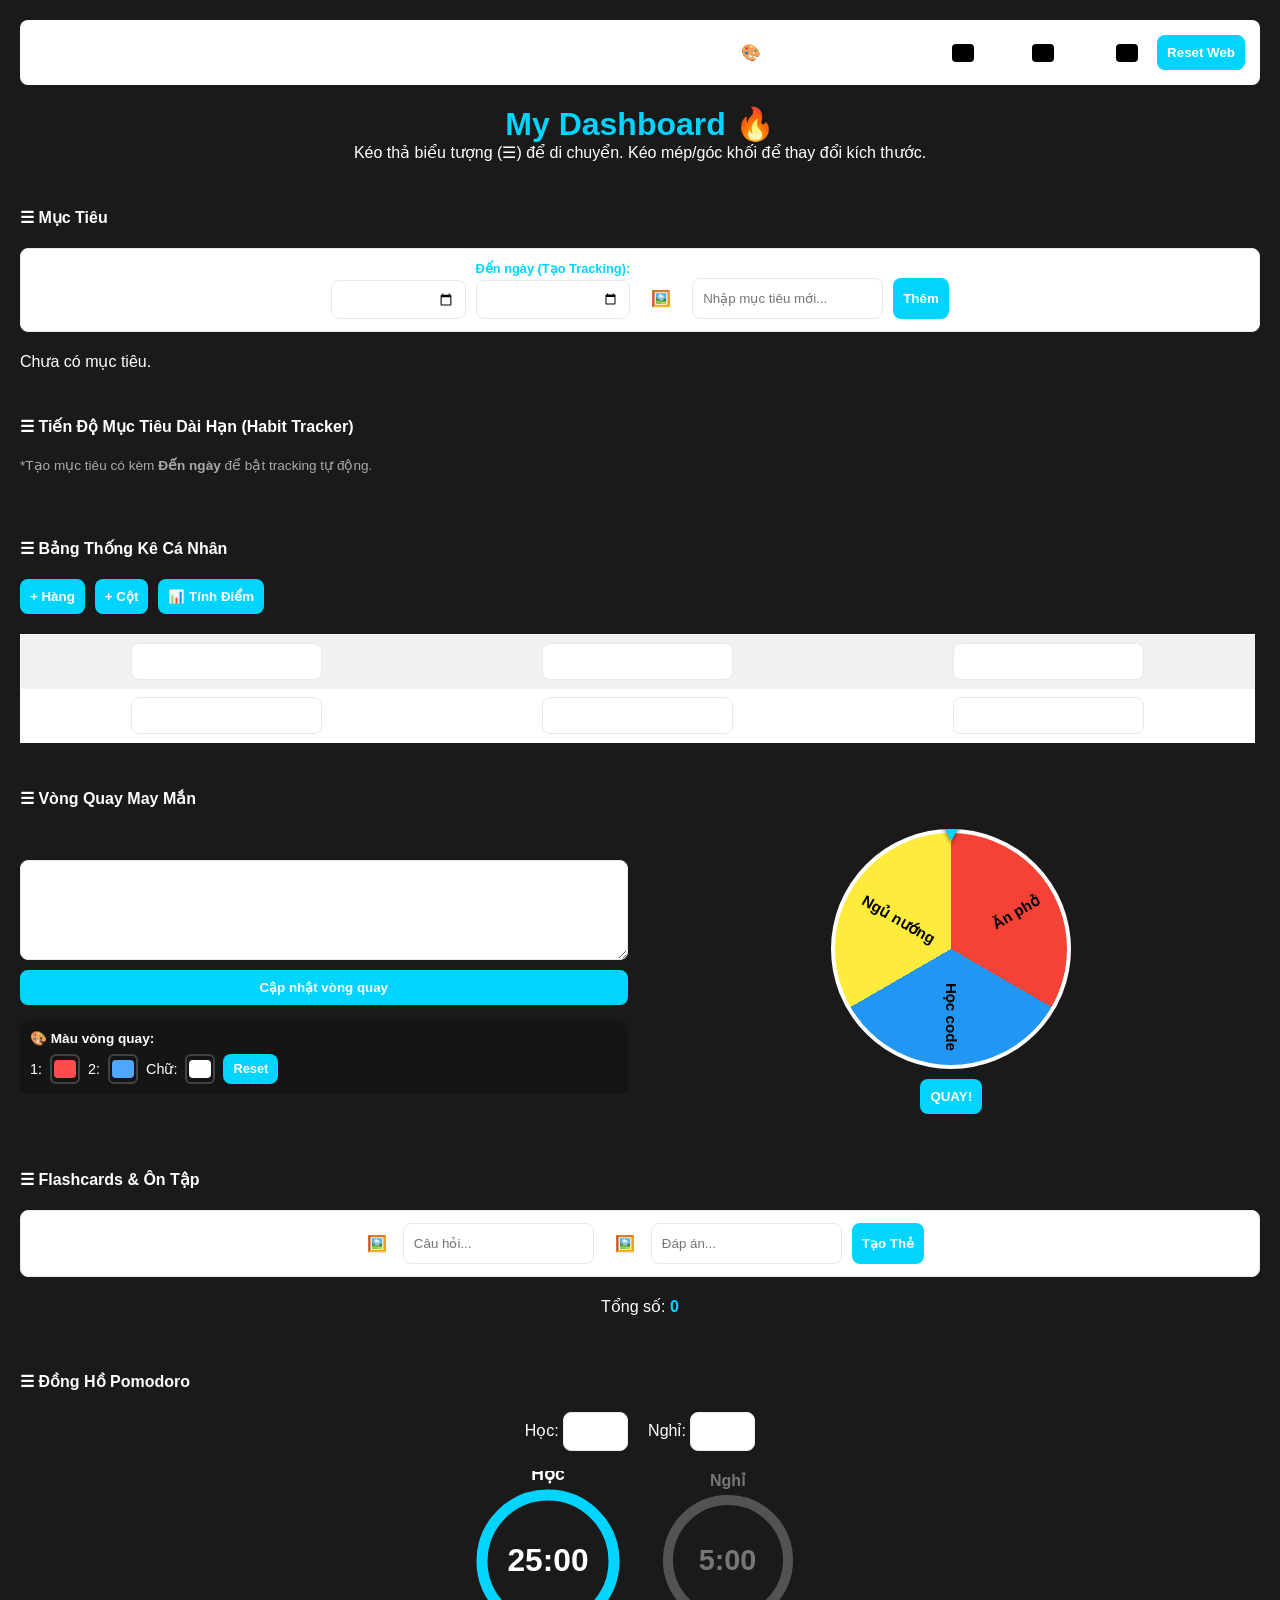
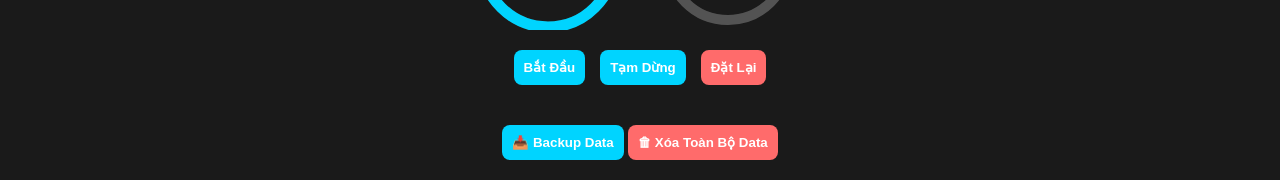
==== index.html @ 981872cf "Update index.html" ====
<!DOCTYPE html>
<html lang="vi">
<head>
    <meta charset="UTF-8">
    <meta name="viewport" content="width=device-width, initial-scale=1.0">
    <title>My Daily Goals & Dashboard</title>
    <link rel="icon" href="data:image/svg+xml,<svg xmlns=%22http://www.w3.org/2000/svg%22 viewBox=%220 0 100 100%22><text y=%22.9em%22 font-size=%2290%22>🏁</text></svg>">
    <link rel="stylesheet" href="style.css">
    <link rel="manifest" href="manifest.json">
    <link href="https://fonts.googleapis.com/css2?family=Inter:wght@400;500;600&display=swap" rel="stylesheet">
</head>
<body>
    <div id="theme-settings">
        <span style="font-weight: bold; margin-right: 10px;">🎨 Tùy chỉnh Web:</span>
        <label class="color-picker-label">Nền: <input type="color" id="color-bg"></label>
        <label class="color-picker-label">Nút: <input type="color" id="color-primary"></label>
        <label class="color-picker-label">Chữ: <input type="color" id="color-text"></label>
        <button onclick="resetTheme()">Reset Web</button>
    </div>

    <header>
        <h1>My Dashboard 🔥</h1>
        <p>Kéo thả biểu tượng (☰) để di chuyển. Kéo mép/góc khối để thay đổi kích thước.</p>
    </header>

    <div id="drag-container">
        
        <section class="draggable-module" draggable="true" id="module-goals">
            <div class="drag-handle">☰ Mục Tiêu</div>
            <div class="controls" style="align-items: flex-end;">
                <div class="input-group">
                    <label>Từ ngày (Mặc định):</label>
                    <input type="date" id="date-picker">
                </div>
                <div class="input-group">
                    <label style="color: var(--primary-color); font-weight: bold;">Đến ngày (Tạo Tracking):</label>
                    <input type="date" id="end-date-picker">
                </div>
                <div class="add-goal-box" style="display: flex; gap: 10px;">
                    <label id="goal-img-label" for="goal-image-input" class="img-upload-btn" title="Đính kèm ảnh">🖼️</label>
                    <input type="file" id="goal-image-input" accept="image/*" style="display: none;">
                    <input type="text" id="goal-input" placeholder="Nhập mục tiêu mới...">
                    <button id="add-btn">Thêm</button>
                </div>
            </div>
            <div id="recall-notice" class="hidden">
                <strong>🧠 Active Recall Hôm Nay:</strong>
                <ul id="recall-list"></ul>
            </div>
            <main id="goal-container" class="grid-container flex-grow-area"></main>
            <div class="resize-handle"></div>
            <div class="resize-handle-y"></div>
            <div class="resize-handle-corner"></div>
        </section>

        <section class="draggable-module" draggable="true" id="module-habits">
            <div class="drag-handle">☰ Tiến Độ Mục Tiêu Dài Hạn (Habit Tracker)</div>
            <p style="font-size:0.85rem; color:#aaa; margin-bottom: 10px;">*Tạo mục tiêu có kèm <strong>Đến ngày</strong> để bật tracking tự động.</p>
            <div class="habit-table-container flex-grow-area">
                <table id="habit-table"></table>
            </div>
            <div class="resize-handle"></div><div class="resize-handle-y"></div><div class="resize-handle-corner"></div>
        </section>

        <section class="draggable-module" draggable="true" id="module-sheets">
            <div class="drag-handle">☰ Bảng Thống Kê Cá Nhân</div>
            <div class="sheet-controls">
                <button onclick="sheetAddRow()">+ Hàng</button>
                <button onclick="sheetAddCol()">+ Cột</button>
                <button onclick="calculateAverage()" class="btn-calc">📊 Tính Điểm</button>
            </div>
            <div class="table-responsive flex-grow-area">
                <table id="mini-sheet"></table>
            </div>
            <div class="resize-handle"></div><div class="resize-handle-y"></div><div class="resize-handle-corner"></div>
        </section>

        <section class="draggable-module" draggable="true" id="module-wheel">
            <div class="drag-handle">☰ Vòng Quay May Mắn</div>
            <div class="wheel-split-layout flex-grow-area">
                <div class="wheel-left">
                    <textarea id="wheel-items" placeholder="Nhập phần thưởng (mỗi dòng 1 mục)..."></textarea>
                    <button onclick="updateWheel()" style="margin-top:10px; margin-bottom: 15px;">Cập nhật vòng quay</button>
                    <div class="wheel-color-settings">
                        <p style="font-weight:bold; margin-bottom: 8px; font-size: 0.85rem;">🎨 Màu vòng quay:</p>
                        <div style="display: flex; gap: 8px; flex-wrap: wrap;">
                            <label class="color-picker-label">1: <input type="color" id="w-color-1"></label>
                            <label class="color-picker-label">2: <input type="color" id="w-color-2"></label>
                            <label class="color-picker-label">Chữ: <input type="color" id="w-color-text"></label>
                            <button onclick="resetWheelColors()" style="padding: 5px 10px; font-size: 0.8rem;">Reset</button>
                        </div>
                    </div>
                </div>
                <div class="wheel-right">
                    <div class="wheel-box">
                        <div id="wheel"></div>
                        <div class="wheel-pointer">▼</div>
                    </div>
                    <button id="spin-btn" onclick="spinWheel()">QUAY!</button>
                    <p id="wheel-result"></p>
                </div>
            </div>
            <div class="resize-handle"></div><div class="resize-handle-y"></div><div class="resize-handle-corner"></div>
        </section>

        <section class="draggable-module" draggable="true" id="module-flashcards">
            <div class="drag-handle">☰ Flashcards & Ôn Tập</div>
            <div class="controls" style="flex-wrap: wrap;">
                <div class="fc-input-wrap">
                    <label id="fc-q-img-label" for="fc-q-img" class="img-upload-btn" title="Thêm ảnh câu hỏi">🖼️</label>
                    <input type="file" id="fc-q-img" accept="image/*" style="display: none;">
                    <input type="text" id="fc-q" placeholder="Câu hỏi...">
                </div>
                <div class="fc-input-wrap">
                    <label id="fc-a-img-label" for="fc-a-img" class="img-upload-btn" title="Thêm ảnh đáp án">🖼️</label>
                    <input type="file" id="fc-a-img" accept="image/*" style="display: none;">
                    <input type="text" id="fc-a" placeholder="Đáp án...">
                </div>
                <button id="add-fc-btn">Tạo Thẻ</button>
            </div>
            <p style="text-align:center; margin-bottom: 10px;">Tổng số: <strong id="fc-count" style="color:var(--primary-color)">0</strong></p>
            <div id="fc-container" class="fc-grid flex-grow-area"></div>
            <div class="resize-handle"></div><div class="resize-handle-y"></div><div class="resize-handle-corner"></div>
        </section>

        <section class="draggable-module" draggable="true" id="module-pomodoro">
            <div class="drag-handle">☰ Đồng Hồ Pomodoro</div>
            <div class="pomo-settings">
                <label>Học: <select id="pomo-work-sel"><option value="25">25p</option><option value="30">30p</option><option value="45">45p</option><option value="60">60p</option></select></label>
                <label>Nghỉ: <select id="pomo-rest-sel"><option value="5">5p</option><option value="10">10p</option><option value="15">15p</option></select></label>
            </div>
            <div class="pomo-timers flex-grow-area">
                <div class="timer-box active" id="box-work">
                    <h4>Học</h4>
                    <div class="svg-container">
                        <svg class="progress-ring" width="140" height="140">
                            <circle class="ring-bg" stroke-width="10" fill="transparent" r="60" cx="70" cy="70"/>
                            <circle class="ring-fill" id="ring-work" stroke-width="10" fill="transparent" r="60" cx="70" cy="70"/>
                        </svg>
                        <div class="time-display" id="time-work">25:00</div>
                    </div>
                </div>
                <div class="timer-box" id="box-rest">
                    <h4>Nghỉ</h4>
                    <div class="svg-container">
                        <svg class="progress-ring" width="140" height="140">
                            <circle class="ring-bg" stroke-width="10" fill="transparent" r="60" cx="70" cy="70"/>
                            <circle class="ring-fill" id="ring-rest" stroke-width="10" fill="transparent" r="60" cx="70" cy="70"/>
                        </svg>
                        <div class="time-display" id="time-rest">05:00</div>
                    </div>
                </div>
            </div>
            <div class="pomo-controls">
                <button id="pomo-start">Bắt Đầu</button>
                <button id="pomo-pause">Tạm Dừng</button>
                <button id="pomo-reset" style="background:var(--coral-red)">Đặt Lại</button>
            </div>
            <div class="resize-handle"></div><div class="resize-handle-y"></div><div class="resize-handle-corner"></div>
        </section>

    </div>

    <div id="image-viewer-modal">
        <div class="iv-controls">
            <button onclick="zoomImage(0.2)" title="Phóng to">🔍 +</button>
            <button onclick="zoomImage(-0.2)" title="Thu nhỏ">🔍 -</button>
            <button onclick="closeImageModal()" style="background: var(--coral-red);" title="Đóng">❌</button>
        </div>
        <div class="iv-content"><img id="iv-image" src="" alt="Full Screen Image"></div>
    </div>

    <footer>
        <button id="export-btn">📥 Backup Data</button>
        <button id="clear-btn" style="background:var(--coral-red)">🗑 Xóa Toàn Bộ Data</button>
    </footer>

    <script src="app.js"></script>
</body>
</html>
---- style.css ----
:root {
    --bg-color: #1a1a1a;
    --primary-color: #00d4ff;
    --text-color: #ffffff;
    --card-bg: rgba(255, 255, 255, 0.05);
    --coral-red: #ff6b6b;
}

* { box-sizing: border-box; margin: 0; padding: 0; font-family: 'Segoe UI', sans-serif; }
body { background-color: var(--bg-color); color: var(--text-color); min-height: 100vh; padding: 20px; transition: 0.3s; overflow-x: hidden; }

/* THEME SETTINGS */
#theme-settings { display: flex; gap: 15px; align-items: center; justify-content: flex-end; margin-bottom: 20px; padding: 15px; background: var(--card-bg); border-radius: 8px; flex-wrap: wrap; }
.color-picker-label { display: flex; align-items: center; gap: 8px; cursor: pointer; font-size: 0.9rem; }
input[type="color"] { -webkit-appearance: none; border: 2px solid rgba(255,255,255,0.2); width: 30px; height: 30px; border-radius: 6px; cursor: pointer; background: none; padding: 0; }
input[type="color"]::-webkit-color-swatch { border: none; border-radius: 4px; }
header { text-align: center; margin-bottom: 30px; }
h1 { color: var(--primary-color); }

/* LAYOUT & MODULES */
#drag-container { display: flex; flex-direction: row; flex-wrap: wrap; gap: 20px; align-items: flex-start; }
.draggable-module { 
    background: var(--card-bg); border: 1px solid rgba(255, 255, 255, 0.1); 
    border-radius: 12px; padding: 15px; position: relative; 
    min-width: 320px; flex: 0 0 100%; display: flex; flex-direction: column; transition: border 0.2s; box-sizing: border-box;
}
.draggable-module.dragging { opacity: 0.5; border: 2px dashed var(--primary-color); }
.draggable-module.resizing { border: 2px solid var(--primary-color); user-select: none; }
.drag-handle { cursor: grab; font-weight: bold; padding: 10px; margin-bottom: 15px; background: rgba(0,0,0,0.2); border-radius: 6px; }
.drag-handle:active { cursor: grabbing; }
.flex-grow-area { flex: 1; overflow-y: auto; padding-right: 5px; }

/* RESIZE HANDLES */
.resize-handle { position: absolute; right: 0; top: 0; width: 12px; height: 100%; cursor: col-resize; z-index: 20; }
.resize-handle-y { position: absolute; bottom: 0; left: 0; width: 100%; height: 12px; cursor: row-resize; z-index: 20; }
.resize-handle-corner { position: absolute; right: 0; bottom: 0; width: 20px; height: 20px; cursor: nwse-resize; z-index: 25; }
.resize-handle:hover, .resize-handle-y:hover { background: rgba(0, 212, 255, 0.2); }
.resize-handle-corner:hover { background: var(--primary-color); opacity: 0.8; }

/* CONTROLS */
input, select, button, textarea { padding: 10px; border-radius: 8px; border: 1px solid rgba(255,255,255,0.2); background: rgba(0,0,0,0.3); color: var(--text-color); outline: none; }
button { background: var(--primary-color); color: #000; font-weight: bold; cursor: pointer; border: none; transition: 0.2s; }
button:hover { filter: brightness(1.2); transform: scale(1.02); }
.img-upload-btn { background: rgba(255,255,255,0.1); padding: 10px; border-radius: 8px; cursor: pointer; border: 1px solid rgba(255,255,255,0.2); display: inline-flex; align-items: center; justify-content: center; }

/* GOALS & RECALL */
.controls { display: flex; gap: 10px; justify-content: center; margin-bottom: 20px; flex-wrap: wrap; }
.input-group { display: flex; flex-direction: column; text-align: left; gap: 4px; font-size: 0.8rem; }
.grid-container { display: grid; gap: 10px; align-content: start; }
.card { background: rgba(0,0,0,0.2); padding: 15px; border-radius: 8px; border-left: 4px solid #555; }
.card.completed { border-left-color: #4CAF50; opacity: 0.8; }
#recall-notice { background: rgba(255, 193, 7, 0.2); border: 1px solid #ffc107; padding: 10px; border-radius: 8px; margin-bottom: 15px; }
.hidden { display: none !important; }

/* IMAGES IN CARDS */
.img-wrapper { position: relative; margin-top: 10px; display: inline-block; max-width: 100%; }
.card-img, .fc-img { max-width: 100%; max-height: 180px; border-radius: 6px; object-fit: contain; display: block; border: 1px solid rgba(255,255,255,0.1); }
.recall-img { max-width: 120px; max-height: 80px; border-radius: 4px; object-fit: contain; display: block; }
.view-img-btn { position: absolute; bottom: 5px; right: 5px; background: rgba(0,0,0,0.8); color: #fff; padding: 6px 10px; border-radius: 4px; font-size: 0.8rem; cursor: pointer; border: 1px solid rgba(255,255,255,0.3); z-index: 10; }
.view-img-btn:hover { background: var(--primary-color); color: #000; }

/* FLASHCARDS */
.fc-input-wrap { display: flex; gap: 5px; }
.fc-grid { display: grid; grid-template-columns: repeat(auto-fill, minmax(260px, 1fr)); gap: 15px; align-content: start; }
.flashcard { perspective: 1000px; height: 220px; cursor: pointer; position: relative; }
.fc-inner { position: relative; width: 100%; height: 100%; transition: transform 0.6s; transform-style: preserve-3d; }
.flashcard.flipped .fc-inner { transform: rotateY(180deg); }
.fc-front, .fc-back { position: absolute; width: 100%; height: 100%; backface-visibility: hidden; border-radius: 12px; border: 2px solid var(--primary-color); display: flex; flex-direction: column; align-items: center; justify-content: center; padding: 15px; text-align: center; overflow: hidden;}
.fc-front { background: rgba(0,0,0,0.4); }
.fc-back { background: var(--primary-color); color: #000; transform: rotateY(180deg); }
.fc-delete-btn { position: absolute; top: 8px; right: 8px; background: rgba(255,107,107,0.2); color: #ff6b6b; border: 1px solid transparent; width: 30px; height: 30px; border-radius: 50%; display: flex; align-items: center; justify-content: center; cursor: pointer; z-index: 15; font-size: 1rem; transition: 0.2s;}
.fc-delete-btn:hover { background: #ff6b6b; color: white; }
.fc-front, .fc-back {
    display: flex;
    flex-direction: column;
    justify-content: flex-start;
}

.fc-front .img-wrapper, 
.fc-back .img-wrapper {
    flex: 1;
    min-height: 0;
    width: 100%;
    display: flex;
    align-items: center;
    justify-content: center;
    margin-top: 10px;
}

.fc-img {
    max-height: 100%;
    max-width: 100%;
    object-fit: contain;
}

.fc-actions {
    flex-shrink: 0;
    margin-top: auto;
    padding-top: 10px;
}

/* WHEEL */
.wheel-split-layout { display: flex; gap: 20px; flex-wrap: wrap; justify-content: center; align-items: center; }
.wheel-left { flex: 1; min-width: 220px; display: flex; flex-direction: column; }
.wheel-left textarea { flex: 1; min-height: 100px; resize: vertical; }
.wheel-color-settings { background: rgba(0,0,0,0.2); padding: 10px; border-radius: 8px; }
.wheel-right { flex: 1; min-width: 250px; display: flex; flex-direction: column; align-items: center; gap: 10px; }
.wheel-box { position: relative; width: 240px; height: 240px; }
#wheel { width: 100%; height: 100%; border-radius: 50%; border: 4px solid var(--text-color); position: relative; transition: transform 4s cubic-bezier(0.1, 0.7, 0.1, 1); overflow: hidden; }
.wheel-pointer { position: absolute; top: -15px; left: 50%; transform: translateX(-50%); font-size: 30px; color: var(--primary-color); z-index: 10; text-shadow: 0 2px 4px rgba(0,0,0,0.5); }
.wheel-text-wrapper { position: absolute; top: 50%; left: 50%; width: 50%; height: 2px; transform-origin: 0 50%; display: flex; align-items: center; justify-content: flex-end; padding-right: 15px; box-sizing: border-box; }
.wheel-text { font-weight: bold; font-size: 0.95rem; white-space: nowrap; overflow: hidden; text-overflow: ellipsis; max-width: 100px; }

/* POMODORO */
.pomo-settings { display: flex; justify-content: center; gap: 20px; margin-bottom: 20px; flex-wrap: wrap; }
.pomo-timers { display: flex; justify-content: center; align-items: center; gap: 40px; margin-bottom: 20px; flex-wrap: wrap; }
.timer-box { display: flex; flex-direction: column; align-items: center; opacity: 0.4; transition: 0.3s; filter: grayscale(100%); }
.timer-box.active { opacity: 1; transform: scale(1.1); filter: grayscale(0%); }
.svg-container { position: relative; width: 140px; height: 140px; }
.ring-fill { stroke: var(--primary-color); stroke-dasharray: 377; stroke-dashoffset: 0; transform: rotate(-90deg); transform-origin: center; transition: 1s linear; stroke-linecap: round;}
.ring-bg { stroke: rgba(255,255,255,0.1); }
.time-display { position: absolute; top: 50%; left: 50%; transform: translate(-50%, -50%); font-size: 1.8rem; font-weight: bold; }
.pomo-controls { display: flex; justify-content: center; gap: 15px; }

/* HABIT TRACKER & SHEETS */
.sheet-controls { display: flex; gap: 10px; margin-bottom: 10px; }
.table-responsive, .habit-table-container { overflow-x: auto; margin-top: 10px; }
table { border-collapse: collapse; width: 100%; text-align: center; }
th, td { border: 1px solid rgba(255,255,255,0.1); padding: 8px; font-size: 0.85rem; }
th { background: rgba(0,0,0,0.3); color: var(--primary-color); white-space: nowrap; }
.habit-name-cell { text-align: left !important; font-weight: bold; min-width: 180px !important; position: sticky; left: 0; background: var(--bg-color); z-index: 2; border-right: 2px solid rgba(255,255,255,0.2) !important; }
.habit-checkbox { cursor: pointer; transform: scale(1.3); }

/* IMAGE VIEWER MODAL */
#image-viewer-modal { display: none; position: fixed; inset: 0; background: rgba(0,0,0,0.95); z-index: 99999; flex-direction: column; align-items: center; justify-content: center; }
.iv-content { width: 95%; height: 85%; display: flex; align-items: center; justify-content: center; overflow: hidden; }
#iv-image { max-width: 100%; max-height: 100%; transition: transform 0.2s ease; object-fit: contain; }
.iv-controls { position: absolute; top: 20px; right: 20px; display: flex; gap: 15px; z-index: 100000; }
.iv-controls button { padding: 12px 20px; font-size: 1.2rem; border-radius: 8px;}

footer { text-align: center; margin-top: 30px; }
/* ===== NOTION STYLE ===== */

:root {
    --bg-color: #f7f6f3;
    --card-bg: #ffffff;
    --text-color: #37352f;
    --border-color: #e9e9e7;
    --primary-color: #2f80ed;
}

/* nền */
body {
    background: var(--bg-color);
    color: var(--text-color);
}

/* module */
.draggable-module {
    background: transparent;
    border: none;
    padding: 10px 0;
}

/* header module */
.drag-handle {
    background: transparent;
    padding: 6px 0;
    font-size: 16px;
    font-weight: 600;
}

/* controls */
.controls {
    background: var(--card-bg);
    border: 1px solid var(--border-color);
    padding: 12px;
    border-radius: 8px;
}

/* input */
input, textarea, select {
    background: #fff;
    border: 1px solid var(--border-color);
    color: var(--text-color);
}

input:focus, textarea:focus {
    border-color: var(--primary-color);
}

/* button */
button {
    background: var(--primary-color);
    color: #fff;
}

button:hover {
    filter: brightness(0.95);
    transform: none;
}

/* card */
.card {
    background: var(--card-bg);
    border: 1px solid var(--border-color);
    border-left: 3px solid transparent;
    border-radius: 8px;
}

.card.completed {
    border-left-color: #4CAF50;
}

/* recall */
#recall-notice {
    background: #fff8e1;
    border: 1px solid #f0e0a0;
    color: #5c4b00;
}

/* flashcard */
.fc-front, .fc-back {
    background: #fff;
    color: var(--text-color);
    border: 1px solid var(--border-color);
}

/* grid spacing */
.grid-container, .fc-grid {
    gap: 16px;
}

/* bảng */
table {
    background: #fff;
}

th {
    background: #f1f1ef;
}

/* scrollbar nhẹ */
::-webkit-scrollbar {
    width: 6px;
}
::-webkit-scrollbar-thumb {
    background: #ccc;
    border-radius: 4px;
}
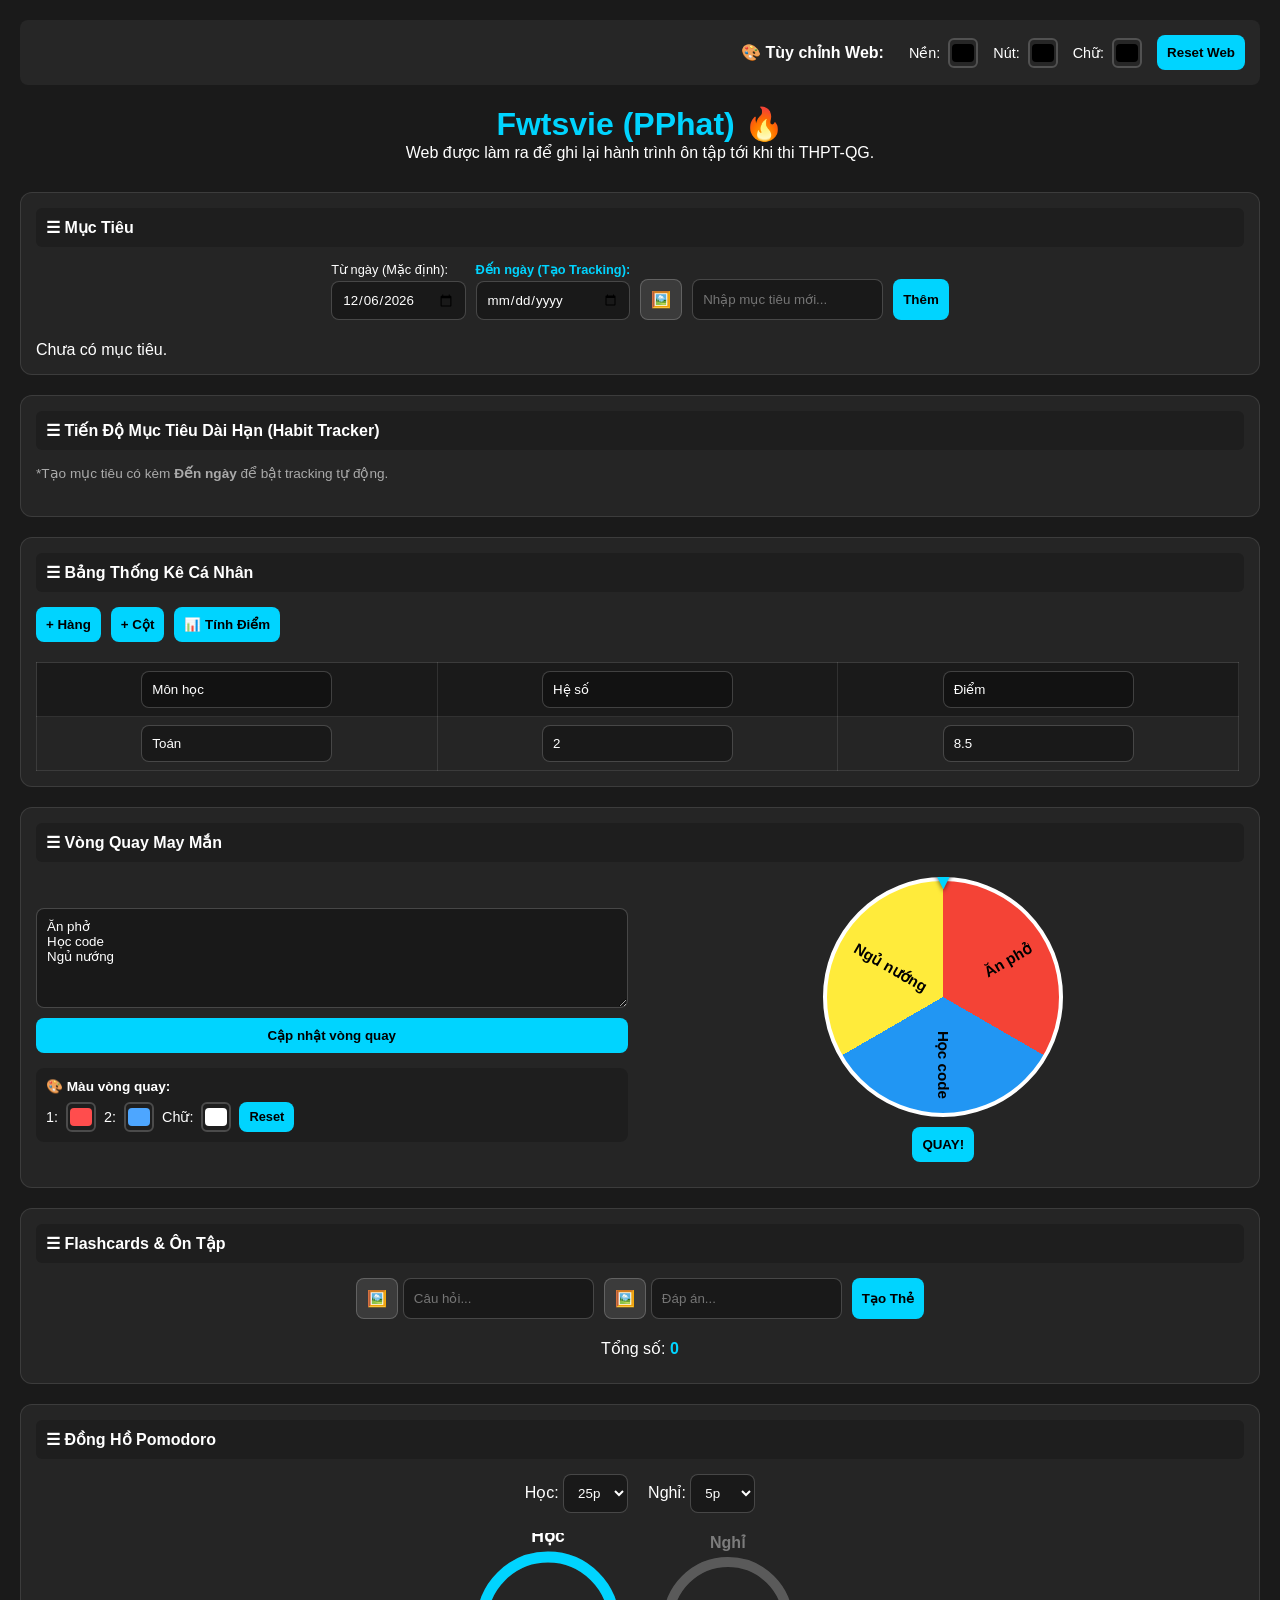
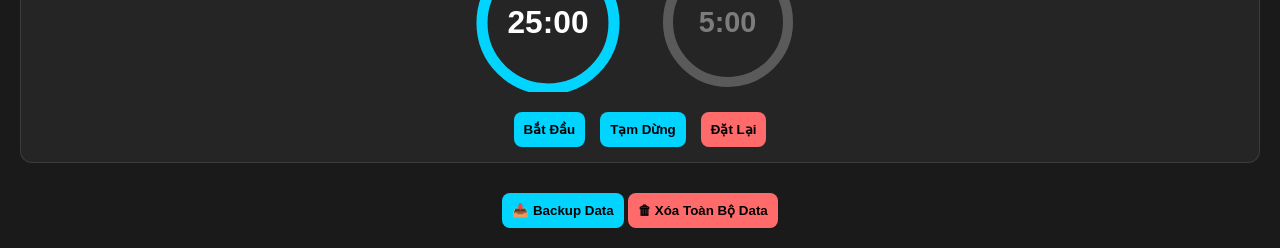
==== commit e9a47914: "Update title and header content in index.html" ====
--- a/index.html
+++ b/index.html
@@ -3,7 +3,7 @@
 <head>
     <meta charset="UTF-8">
     <meta name="viewport" content="width=device-width, initial-scale=1.0">
-    <title>My Daily Goals & Dashboard</title>
+    <title>Hành trình thi THPT của PPhat</title>
     <link rel="icon" href="data:image/svg+xml,<svg xmlns=%22http://www.w3.org/2000/svg%22 viewBox=%220 0 100 100%22><text y=%22.9em%22 font-size=%2290%22>🏁</text></svg>">
     <link rel="stylesheet" href="style.css">
     <link rel="manifest" href="manifest.json">
@@ -19,8 +19,8 @@
     </div>
 
     <header>
-        <h1>My Dashboard 🔥</h1>
-        <p>Kéo thả biểu tượng (☰) để di chuyển. Kéo mép/góc khối để thay đổi kích thước.</p>
+        <h1>Fwtsvie (PPhat) 🔥</h1>
+        <p>Web được làm ra để ghi lại hành trình ôn tập tới khi thi THPT-QG.</p>
     </header>
 
     <div id="drag-container">
--- a/style.css
+++ b/style.css
@@ -70,34 +70,10 @@
 .fc-back { background: var(--primary-color); color: #000; transform: rotateY(180deg); }
 .fc-delete-btn { position: absolute; top: 8px; right: 8px; background: rgba(255,107,107,0.2); color: #ff6b6b; border: 1px solid transparent; width: 30px; height: 30px; border-radius: 50%; display: flex; align-items: center; justify-content: center; cursor: pointer; z-index: 15; font-size: 1rem; transition: 0.2s;}
 .fc-delete-btn:hover { background: #ff6b6b; color: white; }
-.fc-front, .fc-back {
-    display: flex;
-    flex-direction: column;
-    justify-content: flex-start;
-}
-
-.fc-front .img-wrapper, 
-.fc-back .img-wrapper {
-    flex: 1;
-    min-height: 0;
-    width: 100%;
-    display: flex;
-    align-items: center;
-    justify-content: center;
-    margin-top: 10px;
-}
-
-.fc-img {
-    max-height: 100%;
-    max-width: 100%;
-    object-fit: contain;
-}
-
-.fc-actions {
-    flex-shrink: 0;
-    margin-top: auto;
-    padding-top: 10px;
-}
+.fc-front, .fc-back { display: flex; flex-direction: column; justify-content: flex-start; }
+.fc-front .img-wrapper, .fc-back .img-wrapper { flex: 1; min-height: 0; width: 100%; display: flex; align-items: center; justify-content: center; margin-top: 10px; }
+.fc-img { max-height: 100%; max-width: 100%; object-fit: contain; }
+.fc-actions { flex-shrink: 0; margin-top: auto; padding-top: 10px; }
 
 /* WHEEL */
 .wheel-split-layout { display: flex; gap: 20px; flex-wrap: wrap; justify-content: center; align-items: center; }
@@ -137,114 +113,44 @@
 #iv-image { max-width: 100%; max-height: 100%; transition: transform 0.2s ease; object-fit: contain; }
 .iv-controls { position: absolute; top: 20px; right: 20px; display: flex; gap: 15px; z-index: 100000; }
 .iv-controls button { padding: 12px 20px; font-size: 1.2rem; border-radius: 8px;}
+footer { text-align: center; margin-top: 30px; }
 
-footer { text-align: center; margin-top: 30px; }
-/* ===== NOTION STYLE ===== */
+/* NOTION CHECKBOX */
+.notion-checkbox { position: relative; width: 18px; height: 18px; border: 1.5px solid #d3d3d1; border-radius: 4px; cursor: pointer; background: #fff; transition: all 0.15s ease; display: inline-flex; align-items: center; justify-content: center; }
+.notion-checkbox input { opacity: 0; position: absolute; width: 100%; height: 100%; cursor: pointer; }
+.notion-checkbox span { font-size: 12px; color: white; transform: scale(0); transition: 0.15s; }
+.notion-checkbox input:checked + span { transform: scale(1); }
+.notion-checkbox input:checked { background: transparent; }
+.notion-checkbox:has(input:checked) { background: #2f80ed; border-color: #2f80ed; }
+.notion-checkbox:hover { border-color: #999; }
+.card > div:first-child { display: flex; justify-content: space-between; align-items: center; }
+.card.completed h4 { text-decoration: line-through; opacity: 0.6; }
 
-:root {
-    --bg-color: #f7f6f3;
-    --card-bg: #ffffff;
-    --text-color: #37352f;
-    --border-color: #e9e9e7;
-    --primary-color: #2f80ed;
+
+/* =========================================================================
+   TÍNH NĂNG MỚI: TỰ ĐỘNG CO BÓP & CHIA CỘT MỤC TIÊU ĐỂ TỐI ƯU KHÔNG GIAN
+========================================================================= */
+
+/* Biến danh sách mục tiêu thành lưới động, tự nhảy cột dựa vào chiều rộng hiện có */
+#goal-container.grid-container {
+    display: grid;
+    /* Chia cột tự động: Mỗi cột rộng tối thiểu 260px, tối đa lấp đầy chỗ trống */
+    grid-template-columns: repeat(auto-fill, minmax(260px, 1fr));
+    gap: 15px;
+    align-items: start; /* Các thẻ không bị kéo dài bằng nhau gây lãng phí chiều dọc */
 }
 
-/* nền */
-body {
-    background: var(--bg-color);
-    color: var(--text-color);
+/* Ép thẻ mục tiêu hiển thị gọn gàng, nội dung bên trong được chống tràn */
+.card {
+    height: fit-content;    /* Thẻ chỉ cao vừa đủ với nội dung bên trong */
+    word-break: break-word; /* Chống tràn chữ ra khỏi khung nếu gõ chữ quá dài */
+    display: flex;
+    flex-direction: column;
+    gap: 8px; /* Tối ưu lại khoảng cách giữa chữ, checkbox, và nút ôn tập */
 }
 
-/* module */
-.draggable-module {
-    background: transparent;
-    border: none;
-    padding: 10px 0;
+/* Đẩy nhẹ nút Checkbox để không bị dính sát vào chữ khi bị bóp ngang */
+.card > div:first-child {
+    gap: 15px;
+    align-items: flex-start;
 }
-
-/* header module */
-.drag-handle {
-    background: transparent;
-    padding: 6px 0;
-    font-size: 16px;
-    font-weight: 600;
-}
-
-/* controls */
-.controls {
-    background: var(--card-bg);
-    border: 1px solid var(--border-color);
-    padding: 12px;
-    border-radius: 8px;
-}
-
-/* input */
-input, textarea, select {
-    background: #fff;
-    border: 1px solid var(--border-color);
-    color: var(--text-color);
-}
-
-input:focus, textarea:focus {
-    border-color: var(--primary-color);
-}
-
-/* button */
-button {
-    background: var(--primary-color);
-    color: #fff;
-}
-
-button:hover {
-    filter: brightness(0.95);
-    transform: none;
-}
-
-/* card */
-.card {
-    background: var(--card-bg);
-    border: 1px solid var(--border-color);
-    border-left: 3px solid transparent;
-    border-radius: 8px;
-}
-
-.card.completed {
-    border-left-color: #4CAF50;
-}
-
-/* recall */
-#recall-notice {
-    background: #fff8e1;
-    border: 1px solid #f0e0a0;
-    color: #5c4b00;
-}
-
-/* flashcard */
-.fc-front, .fc-back {
-    background: #fff;
-    color: var(--text-color);
-    border: 1px solid var(--border-color);
-}
-
-/* grid spacing */
-.grid-container, .fc-grid {
-    gap: 16px;
-}
-
-/* bảng */
-table {
-    background: #fff;
-}
-
-th {
-    background: #f1f1ef;
-}
-
-/* scrollbar nhẹ */
-::-webkit-scrollbar {
-    width: 6px;
-}
-::-webkit-scrollbar-thumb {
-    background: #ccc;
-    border-radius: 4px;
-}
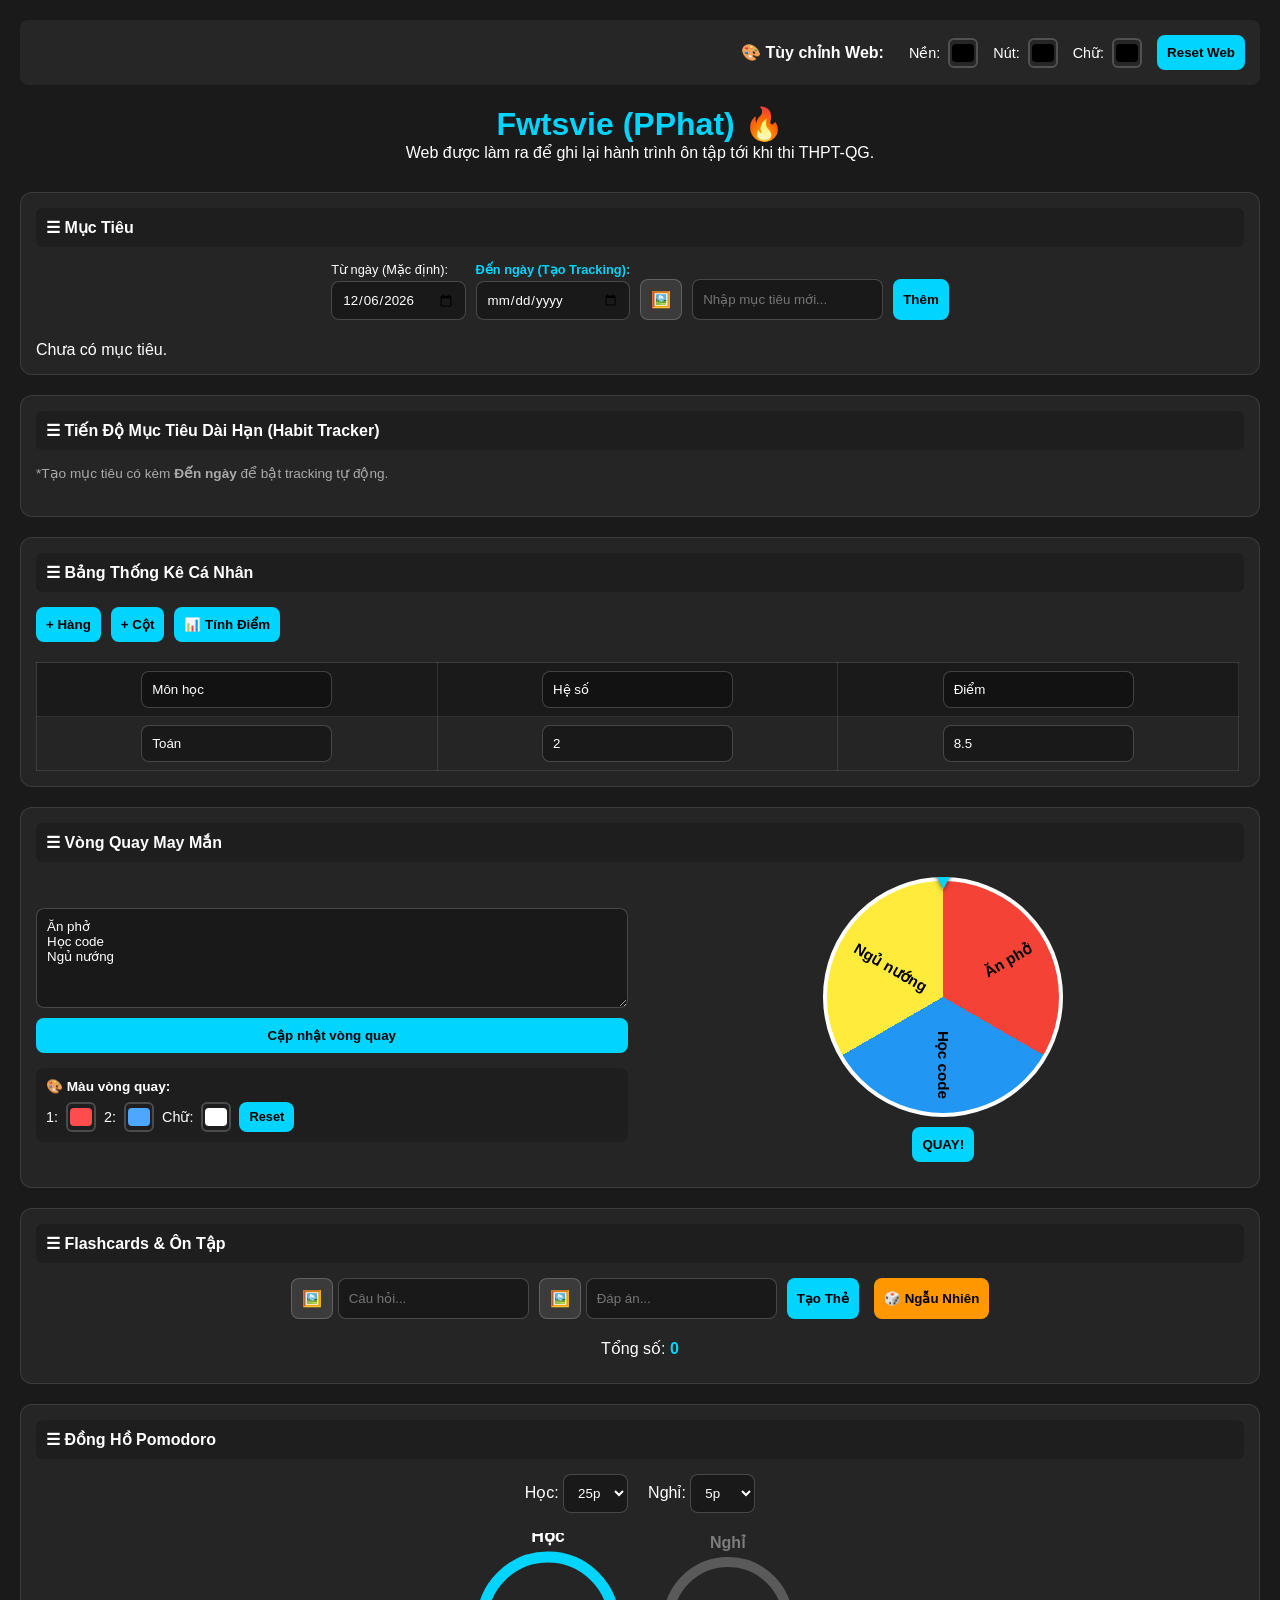
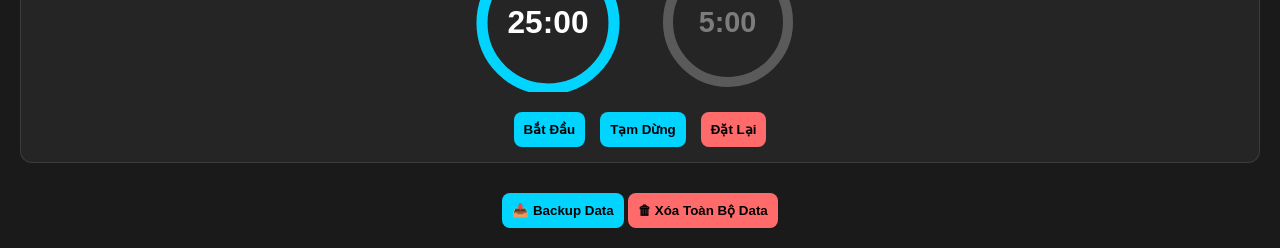
==== commit 67e20041: "Update index.html" ====
--- a/index.html
+++ b/index.html
@@ -117,6 +117,7 @@
                     <input type="text" id="fc-a" placeholder="Đáp án...">
                 </div>
                 <button id="add-fc-btn">Tạo Thẻ</button>
+                <button id="random-fc-btn" style="background: #ff9800; color: #000; margin-left: 5px;">🎲 Ngẫu Nhiên</button>
             </div>
             <p style="text-align:center; margin-bottom: 10px;">Tổng số: <strong id="fc-count" style="color:var(--primary-color)">0</strong></p>
             <div id="fc-container" class="fc-grid flex-grow-area"></div>
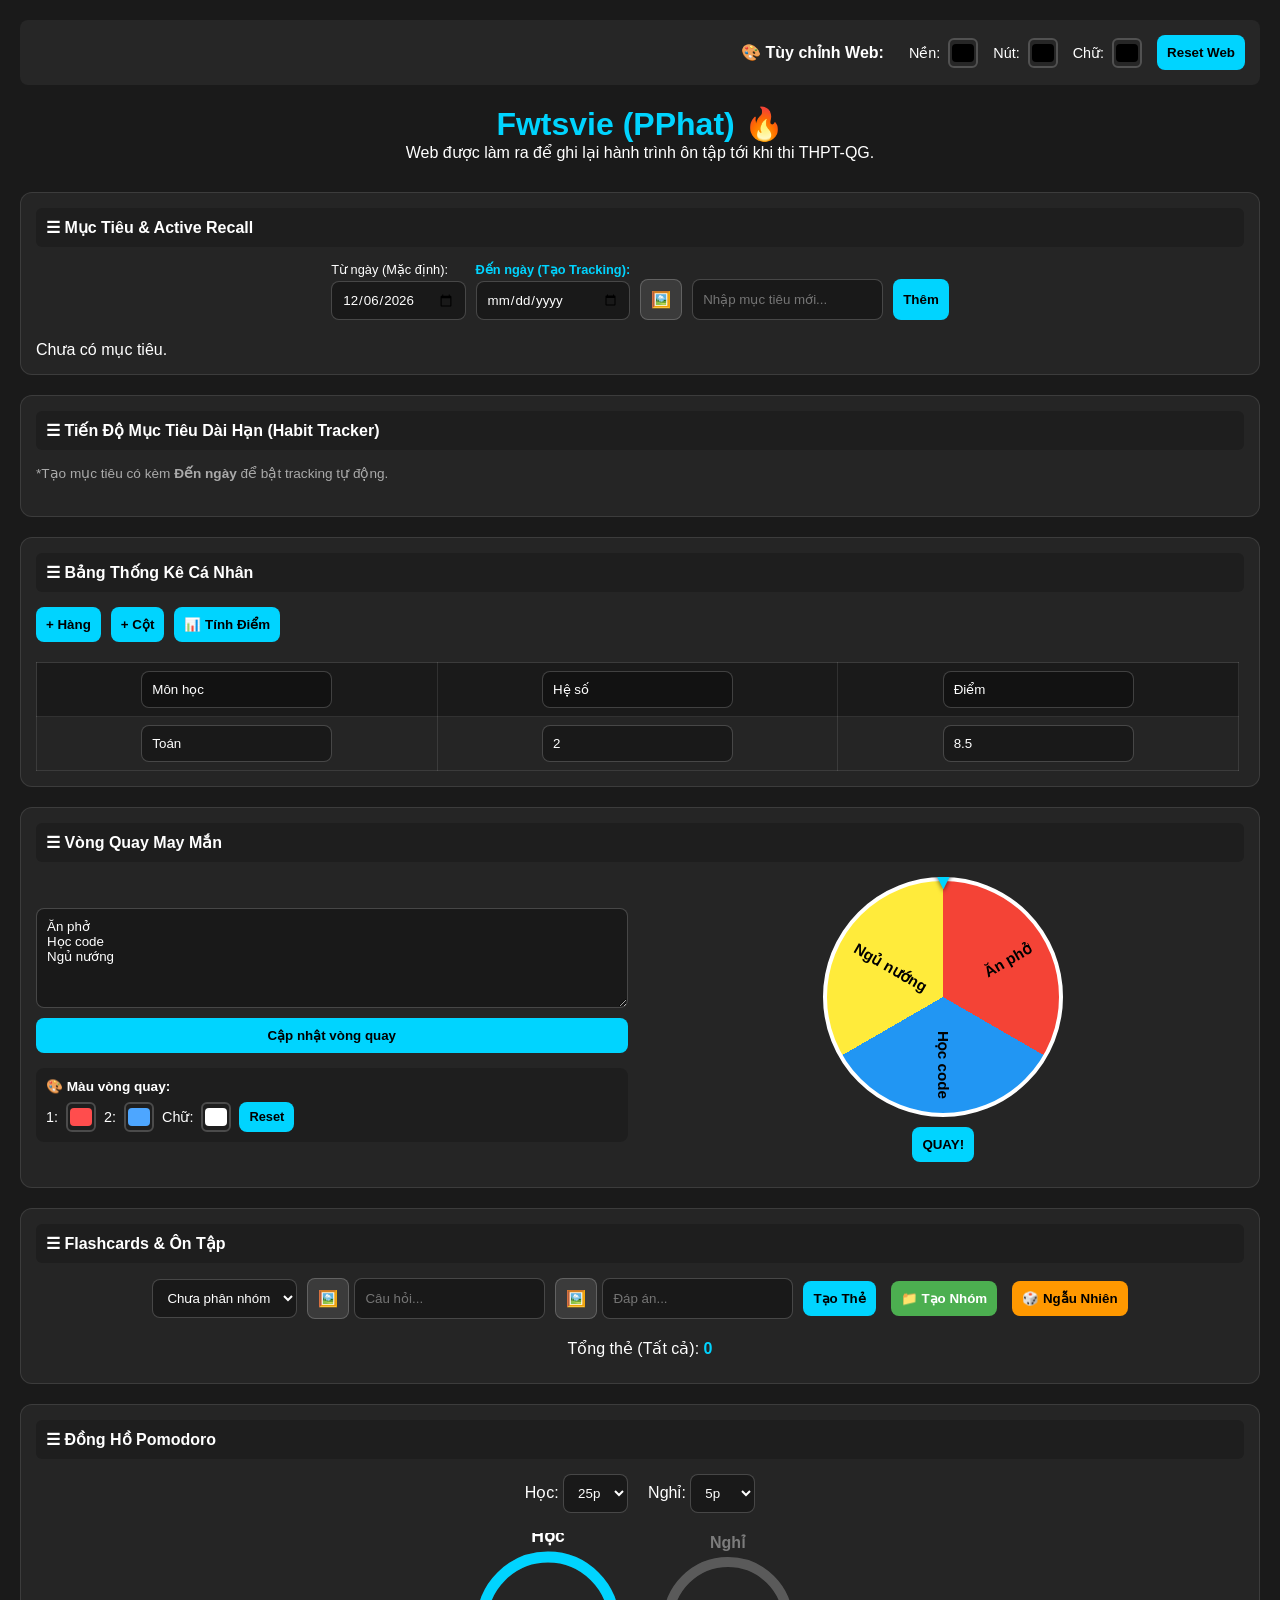
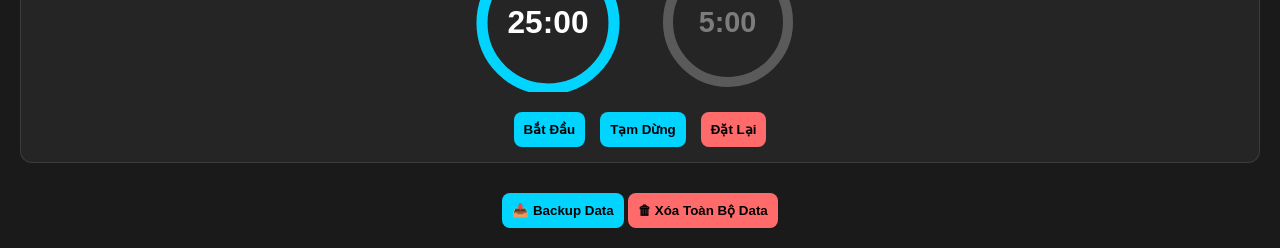
==== commit 2b7764b9: "Update index.html" ====
--- a/index.html
+++ b/index.html
@@ -26,7 +26,7 @@
     <div id="drag-container">
         
         <section class="draggable-module" draggable="true" id="module-goals">
-            <div class="drag-handle">☰ Mục Tiêu</div>
+            <div class="drag-handle">☰ Mục Tiêu & Active Recall</div>
             <div class="controls" style="align-items: flex-end;">
                 <div class="input-group">
                     <label>Từ ngày (Mặc định):</label>
@@ -48,9 +48,7 @@
                 <ul id="recall-list"></ul>
             </div>
             <main id="goal-container" class="grid-container flex-grow-area"></main>
-            <div class="resize-handle"></div>
-            <div class="resize-handle-y"></div>
-            <div class="resize-handle-corner"></div>
+            <div class="resize-handle"></div><div class="resize-handle-y"></div><div class="resize-handle-corner"></div>
         </section>
 
         <section class="draggable-module" draggable="true" id="module-habits">
@@ -105,7 +103,10 @@
 
         <section class="draggable-module" draggable="true" id="module-flashcards">
             <div class="drag-handle">☰ Flashcards & Ôn Tập</div>
-            <div class="controls" style="flex-wrap: wrap;">
+            <div class="controls" style="flex-wrap: wrap; align-items: center;">
+                <select id="fc-group-select" style="background: rgba(0,0,0,0.3); border: 1px solid rgba(255,255,255,0.2); border-radius: 8px; padding: 10px; color: var(--text-color);">
+                    <option value="none">Chưa phân nhóm</option>
+                </select>
                 <div class="fc-input-wrap">
                     <label id="fc-q-img-label" for="fc-q-img" class="img-upload-btn" title="Thêm ảnh câu hỏi">🖼️</label>
                     <input type="file" id="fc-q-img" accept="image/*" style="display: none;">
@@ -117,9 +118,10 @@
                     <input type="text" id="fc-a" placeholder="Đáp án...">
                 </div>
                 <button id="add-fc-btn">Tạo Thẻ</button>
+                <button id="create-fc-group-btn" style="background: #4caf50; color: #fff; margin-left: 5px;">📁 Tạo Nhóm</button>
                 <button id="random-fc-btn" style="background: #ff9800; color: #000; margin-left: 5px;">🎲 Ngẫu Nhiên</button>
             </div>
-            <p style="text-align:center; margin-bottom: 10px;">Tổng số: <strong id="fc-count" style="color:var(--primary-color)">0</strong></p>
+            <p style="text-align:center; margin-bottom: 10px;">Tổng thẻ (Tất cả): <strong id="fc-count" style="color:var(--primary-color)">0</strong></p>
             <div id="fc-container" class="fc-grid flex-grow-area"></div>
             <div class="resize-handle"></div><div class="resize-handle-y"></div><div class="resize-handle-corner"></div>
         </section>
@@ -162,6 +164,22 @@
 
     </div>
 
+    <div id="fc-group-modal" style="display: none; position: fixed; inset: 0; background: rgba(0,0,0,0.85); z-index: 99998; padding: 40px; box-sizing: border-box; align-items: center; justify-content: center;">
+        <div style="background: var(--bg-color); border: 1px solid rgba(255,255,255,0.1); border-radius: 12px; width: 100%; height: 100%; max-width: 1400px; display: flex; flex-direction: column; padding: 20px; box-sizing: border-box; box-shadow: 0 10px 40px rgba(0,0,0,0.6);">
+            <div style="display: flex; justify-content: space-between; align-items: center; margin-bottom: 20px; flex-shrink: 0; padding-bottom: 15px; border-bottom: 1px solid rgba(255,255,255,0.1);">
+                <h2 id="fc-group-modal-title" style="color: var(--primary-color); margin: 0;">Tên Nhóm</h2>
+                <div style="display: flex; gap: 10px; align-items: center;">
+                    <span style="font-weight: bold; color: #aaa;">Tổng thẻ: <span id="fc-group-modal-count" style="color: var(--primary-color)">0</span></span>
+                    <button onclick="pickRandomFCInGroup()" style="background: #ff9800; color: #000; padding: 8px 15px; border-radius: 8px; font-weight: bold; border: none; cursor: pointer;">🎲 Ngẫu Nhiên Nhóm Này</button>
+                    <button onclick="closeFCGroupModal()" style="background: var(--coral-red); padding: 8px 15px; border-radius: 8px; font-weight: bold; color: #000; border: none; cursor: pointer;">❌ Đóng</button>
+                </div>
+            </div>
+            <div style="flex: 1; overflow-y: auto; padding: 10px; display: flex; flex-direction: column;">
+                <div id="fc-group-modal-container" class="fc-grid" style="min-height: 100%; align-content: center;"></div>
+            </div>
+        </div>
+    </div>
+
     <div id="image-viewer-modal">
         <div class="iv-controls">
             <button onclick="zoomImage(0.2)" title="Phóng to">🔍 +</button>
--- a/style.css
+++ b/style.css
@@ -126,31 +126,78 @@
 .card > div:first-child { display: flex; justify-content: space-between; align-items: center; }
 .card.completed h4 { text-decoration: line-through; opacity: 0.6; }
 
-
 /* =========================================================================
-   TÍNH NĂNG MỚI: TỰ ĐỘNG CO BÓP & CHIA CỘT MỤC TIÊU ĐỂ TỐI ƯU KHÔNG GIAN
+   TÍNH NĂNG CŨ: TỰ ĐỘNG CO BÓP & CHIA CỘT MỤC TIÊU ĐỂ TỐI ƯU KHÔNG GIAN
 ========================================================================= */
-
-/* Biến danh sách mục tiêu thành lưới động, tự nhảy cột dựa vào chiều rộng hiện có */
 #goal-container.grid-container {
     display: grid;
-    /* Chia cột tự động: Mỗi cột rộng tối thiểu 260px, tối đa lấp đầy chỗ trống */
     grid-template-columns: repeat(auto-fill, minmax(260px, 1fr));
     gap: 15px;
-    align-items: start; /* Các thẻ không bị kéo dài bằng nhau gây lãng phí chiều dọc */
-}
-
-/* Ép thẻ mục tiêu hiển thị gọn gàng, nội dung bên trong được chống tràn */
+    align-items: start; 
+}
 .card {
-    height: fit-content;    /* Thẻ chỉ cao vừa đủ với nội dung bên trong */
-    word-break: break-word; /* Chống tràn chữ ra khỏi khung nếu gõ chữ quá dài */
+    height: fit-content;    
+    word-break: break-word; 
     display: flex;
     flex-direction: column;
-    gap: 8px; /* Tối ưu lại khoảng cách giữa chữ, checkbox, và nút ôn tập */
-}
-
-/* Đẩy nhẹ nút Checkbox để không bị dính sát vào chữ khi bị bóp ngang */
+    gap: 8px; 
+}
 .card > div:first-child {
     gap: 15px;
     align-items: flex-start;
 }
+
+/* =========================================================================
+   TÍNH NĂNG MỚI: HIỆU ỨNG CHỌN FLASHCARD NGẪU NHIÊN
+========================================================================= */
+@keyframes randomPop {
+    0% { transform: scale(1); }
+    50% { transform: scale(1.08); z-index: 100; }
+    100% { transform: scale(1); z-index: 100; }
+}
+.flashcard.highlight-random {
+    animation: randomPop 1.5s ease-in-out forwards;
+}
+.flashcard.highlight-random .fc-front, 
+.flashcard.highlight-random .fc-back {
+    border: 3px solid #ff9800 !important;
+    box-shadow: 0 0 25px rgba(255, 152, 0, 0.8) !important;
+}
+/* =========================================================================
+   BẢN VÁ LỖI HIỂN THỊ ACTIVE RECALL GỌN GÀNG
+========================================================================= */
+#recall-list {
+    list-style: none; /* Xóa dấu chấm bi lộn xộn */
+    padding: 0;
+    margin-top: 10px;
+    display: flex;
+    flex-direction: column;
+    gap: 10px;
+}
+
+#recall-list li {
+    display: flex;
+    align-items: center;
+    justify-content: space-between;
+    background: rgba(0,0,0,0.3);
+    padding: 10px 15px;
+    border-radius: 8px;
+    border-left: 4px solid #ffc107;
+    gap: 15px;
+}
+
+.recall-item-content {
+    display: flex;
+    align-items: center;
+    gap: 15px;
+    flex: 1;
+    flex-wrap: wrap; /* Tự động xuống dòng nếu ảnh/text quá to */
+}
+
+.recall-done-btn {
+    background: var(--primary-color);
+    color: #000;
+    padding: 6px 12px;
+    font-size: 0.8rem;
+    flex-shrink: 0; /* Ép nút Xong không bị bóp méo */
+}
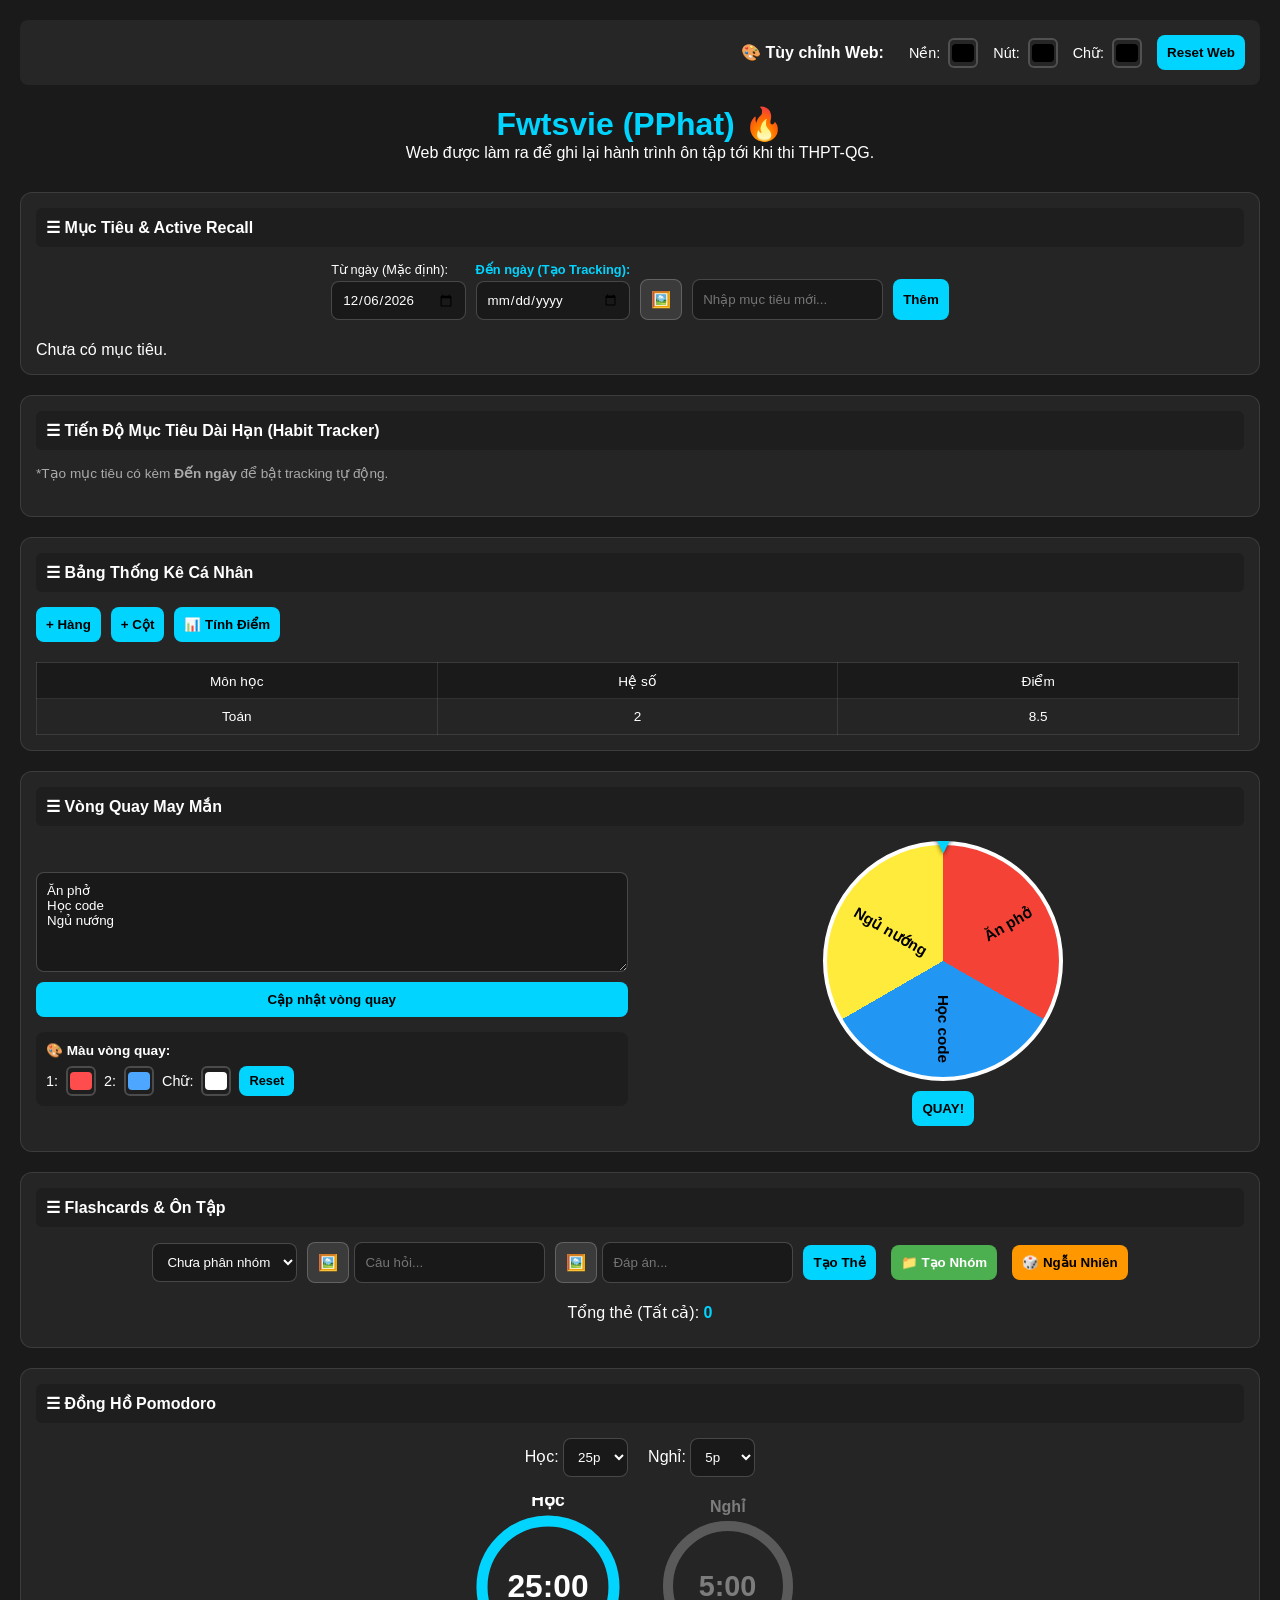
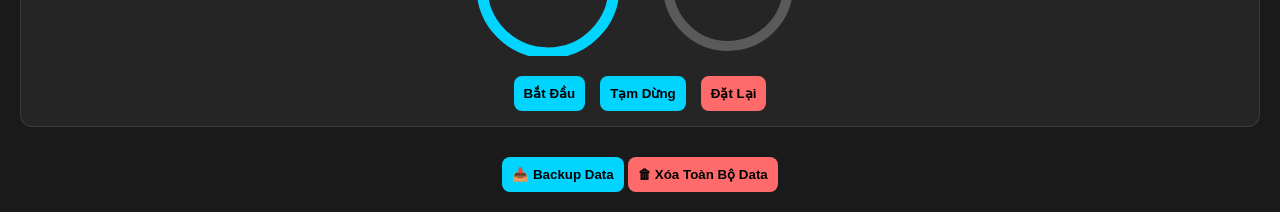
==== commit ff52243b: "Update index.html" ====
--- a/index.html
+++ b/index.html
@@ -67,6 +67,22 @@
                 <button onclick="sheetAddCol()">+ Cột</button>
                 <button onclick="calculateAverage()" class="btn-calc">📊 Tính Điểm</button>
             </div>
+            
+            <div class="sheet-toolbar" id="sheet-toolbar" style="display: none; gap: 5px; margin-bottom: 10px; flex-wrap: wrap; align-items: center; background: rgba(0,0,0,0.3); padding: 8px; border-radius: 8px; border: 1px solid rgba(255,255,255,0.1);">
+                <button onclick="formatSheet('bold')" style="min-width: 35px; font-weight: bold; background: #444; color: #fff;">B</button>
+                <button onclick="formatSheet('italic')" style="min-width: 35px; font-style: italic; background: #444; color: #fff;">I</button>
+                <button onclick="formatSheet('underline')" style="min-width: 35px; text-decoration: underline; background: #444; color: #fff;">U</button>
+                <label style="font-size: 0.8rem; margin-left: 5px;">Cỡ:</label>
+                <input type="number" id="sheet-font-size" onchange="formatSheet('fontSize', this.value)" style="width: 55px; padding: 5px; height: 35px;">
+                <label style="font-size: 0.8rem; margin-left: 5px;">Chữ:</label>
+                <input type="color" id="sheet-color" onchange="formatSheet('color', this.value)" style="width: 35px; height: 35px; padding: 0; cursor: pointer;">
+                <label style="font-size: 0.8rem; margin-left: 5px;">Nền:</label>
+                <input type="color" id="sheet-bg" onchange="formatSheet('bg', this.value)" style="width: 35px; height: 35px; padding: 0; cursor: pointer;">
+                <div style="flex: 1;"></div>
+                <button onclick="sheetDelRow()" style="background: var(--coral-red); padding: 6px 12px; font-size: 0.85rem;">🗑 Xóa Hàng</button>
+                <button onclick="sheetDelCol()" style="background: var(--coral-red); padding: 6px 12px; font-size: 0.85rem;">🗑 Xóa Cột</button>
+            </div>
+
             <div class="table-responsive flex-grow-area">
                 <table id="mini-sheet"></table>
             </div>
--- a/style.css
+++ b/style.css
@@ -75,6 +75,17 @@
 .fc-img { max-height: 100%; max-width: 100%; object-fit: contain; }
 .fc-actions { flex-shrink: 0; margin-top: auto; padding-top: 10px; }
 
+/* TÍNH NĂNG MỚI: ĐÁNH SỐ THỨ TỰ & ALBUM NHÓM */
+.fc-number { position: absolute; top: 8px; left: 8px; background: rgba(0,0,0,0.6); color: #fff; border-radius: 6px; padding: 3px 8px; font-size: 0.85rem; font-weight: bold; z-index: 10; border: 1px solid rgba(255,255,255,0.2); }
+.fc-group-stack { position: relative; background: rgba(0,0,0,0.3); border: 2px dashed var(--primary-color); border-radius: 12px; display: flex; flex-direction: column; align-items: center; justify-content: center; cursor: pointer; height: 220px; transition: 0.2s; text-align: center; padding: 15px; }
+.fc-group-stack::before { content: ''; position: absolute; width: 90%; height: 10px; background: rgba(255,255,255,0.1); border-radius: 10px 10px 0 0; top: -10px; left: 5%; border: 1px solid rgba(255,255,255,0.1); border-bottom: none; }
+.fc-group-stack::after { content: ''; position: absolute; width: 80%; height: 10px; background: rgba(255,255,255,0.05); border-radius: 10px 10px 0 0; top: -20px; left: 10%; border: 1px solid rgba(255,255,255,0.05); border-bottom: none; }
+.fc-group-stack:hover { transform: translateY(-5px); box-shadow: 0 10px 20px rgba(0,0,0,0.3); background: rgba(0,0,0,0.5); }
+.fc-group-title { font-size: 1.2rem; font-weight: bold; color: var(--text-color); margin-bottom: 5px; word-break: break-word;}
+.fc-group-count { font-size: 0.9rem; color: #aaa; background: rgba(0,0,0,0.4); padding: 4px 10px; border-radius: 20px; margin-top: 10px;}
+.fc-group-del-btn { position: absolute; top: 8px; right: 8px; background: rgba(255,107,107,0.2); color: #ff6b6b; border: 1px solid transparent; width: 30px; height: 30px; border-radius: 50%; display: flex; align-items: center; justify-content: center; cursor: pointer; z-index: 15; font-size: 1rem; transition: 0.2s;}
+.fc-group-del-btn:hover { background: #ff6b6b; color: white; }
+
 /* WHEEL */
 .wheel-split-layout { display: flex; gap: 20px; flex-wrap: wrap; justify-content: center; align-items: center; }
 .wheel-left { flex: 1; min-width: 220px; display: flex; flex-direction: column; }
@@ -107,6 +118,26 @@
 .habit-name-cell { text-align: left !important; font-weight: bold; min-width: 180px !important; position: sticky; left: 0; background: var(--bg-color); z-index: 2; border-right: 2px solid rgba(255,255,255,0.2) !important; }
 .habit-checkbox { cursor: pointer; transform: scale(1.3); }
 
+/* --- TÍNH NĂNG MỚI: TỰ ĐỘNG CO BÓP CỘT BẢNG THỐNG KÊ --- */
+#mini-sheet { table-layout: auto; }
+#mini-sheet td, #mini-sheet th { padding: 0; }
+#mini-sheet input {
+    width: 100%;
+    min-width: 75px; /* Đã tăng lên 75px để đảm bảo các chữ như "Test 10" không bao giờ bị cắt */
+    box-sizing: border-box;
+    border: none;
+    background: transparent;
+    color: var(--text-color);
+    padding: 10px 2px; /* Đã giảm khoảng đệm 2 bên để ưu tiên diện tích hiển thị chữ */
+    text-align: center;
+    font-size: 0.85rem;
+    transition: background 0.2s;
+}
+#mini-sheet input:focus {
+    background: rgba(255,255,255,0.1); 
+    outline: none;
+}
+
 /* IMAGE VIEWER MODAL */
 #image-viewer-modal { display: none; position: fixed; inset: 0; background: rgba(0,0,0,0.95); z-index: 99999; flex-direction: column; align-items: center; justify-content: center; }
 .iv-content { width: 95%; height: 85%; display: flex; align-items: center; justify-content: center; overflow: hidden; }
@@ -126,78 +157,29 @@
 .card > div:first-child { display: flex; justify-content: space-between; align-items: center; }
 .card.completed h4 { text-decoration: line-through; opacity: 0.6; }
 
-/* =========================================================================
-   TÍNH NĂNG CŨ: TỰ ĐỘNG CO BÓP & CHIA CỘT MỤC TIÊU ĐỂ TỐI ƯU KHÔNG GIAN
-========================================================================= */
-#goal-container.grid-container {
-    display: grid;
-    grid-template-columns: repeat(auto-fill, minmax(260px, 1fr));
-    gap: 15px;
-    align-items: start; 
-}
-.card {
-    height: fit-content;    
-    word-break: break-word; 
-    display: flex;
-    flex-direction: column;
-    gap: 8px; 
-}
-.card > div:first-child {
-    gap: 15px;
-    align-items: flex-start;
-}
+/* CO BÓP LƯỚI GOALS */
+#goal-container.grid-container { display: grid; grid-template-columns: repeat(auto-fill, minmax(260px, 1fr)); gap: 15px; align-items: start; }
+.card { height: fit-content; word-break: break-word; display: flex; flex-direction: column; gap: 8px; }
+.card > div:first-child { gap: 15px; align-items: flex-start; }
 
 /* =========================================================================
    TÍNH NĂNG MỚI: HIỆU ỨNG CHỌN FLASHCARD NGẪU NHIÊN
 ========================================================================= */
 @keyframes randomPop {
     0% { transform: scale(1); }
-    50% { transform: scale(1.08); z-index: 100; }
-    100% { transform: scale(1); z-index: 100; }
+    50% { transform: scale(0.95); z-index: 100; }
+    100% { transform: scale(0.95); z-index: 100; }
 }
 .flashcard.highlight-random {
     animation: randomPop 1.5s ease-in-out forwards;
 }
 .flashcard.highlight-random .fc-front, 
 .flashcard.highlight-random .fc-back {
-    border: 3px solid #ff9800 !important;
-    box-shadow: 0 0 25px rgba(255, 152, 0, 0.8) !important;
+    border: 2px solid #ff9800 !important; /* Giữ nguyên 2px như thẻ gốc để không gây xô lệch viền */
+    box-shadow: inset 0 0 40px rgba(255, 152, 0, 0.7), inset 0 0 15px rgba(255, 152, 0, 1) !important; /* 100% ánh sáng hắt vào trong (inset), tuyệt đối không bị khung cắt xén */
 }
-/* =========================================================================
-   BẢN VÁ LỖI HIỂN THỊ ACTIVE RECALL GỌN GÀNG
-========================================================================= */
-#recall-list {
-    list-style: none; /* Xóa dấu chấm bi lộn xộn */
-    padding: 0;
-    margin-top: 10px;
-    display: flex;
-    flex-direction: column;
-    gap: 10px;
-}
-
-#recall-list li {
-    display: flex;
-    align-items: center;
-    justify-content: space-between;
-    background: rgba(0,0,0,0.3);
-    padding: 10px 15px;
-    border-radius: 8px;
-    border-left: 4px solid #ffc107;
-    gap: 15px;
-}
-
-.recall-item-content {
-    display: flex;
-    align-items: center;
-    gap: 15px;
-    flex: 1;
-    flex-wrap: wrap; /* Tự động xuống dòng nếu ảnh/text quá to */
-}
-
-.recall-done-btn {
-    background: var(--primary-color);
-    color: #000;
-    padding: 6px 12px;
-    font-size: 0.8rem;
-    flex-shrink: 0; /* Ép nút Xong không bị bóp méo */
-}
+/* ACTIVE RECALL LIST */
+#recall-list { list-style: none; padding: 0; margin-top: 10px; display: flex; flex-direction: column; gap: 10px; }
+#recall-list li { display: flex; align-items: center; justify-content: space-between; background: rgba(0,0,0,0.3); padding: 10px 15px; border-radius: 8px; border-left: 4px solid #ffc107; gap: 15px; }
+.recall-item-content { display: flex; align-items: center; gap: 15px; flex: 1; flex-wrap: wrap; }
+.recall-done-btn { background: var(--primary-color); color: #000; padding: 6px 12px; font-size: 0.8rem; flex-shrink: 0; }
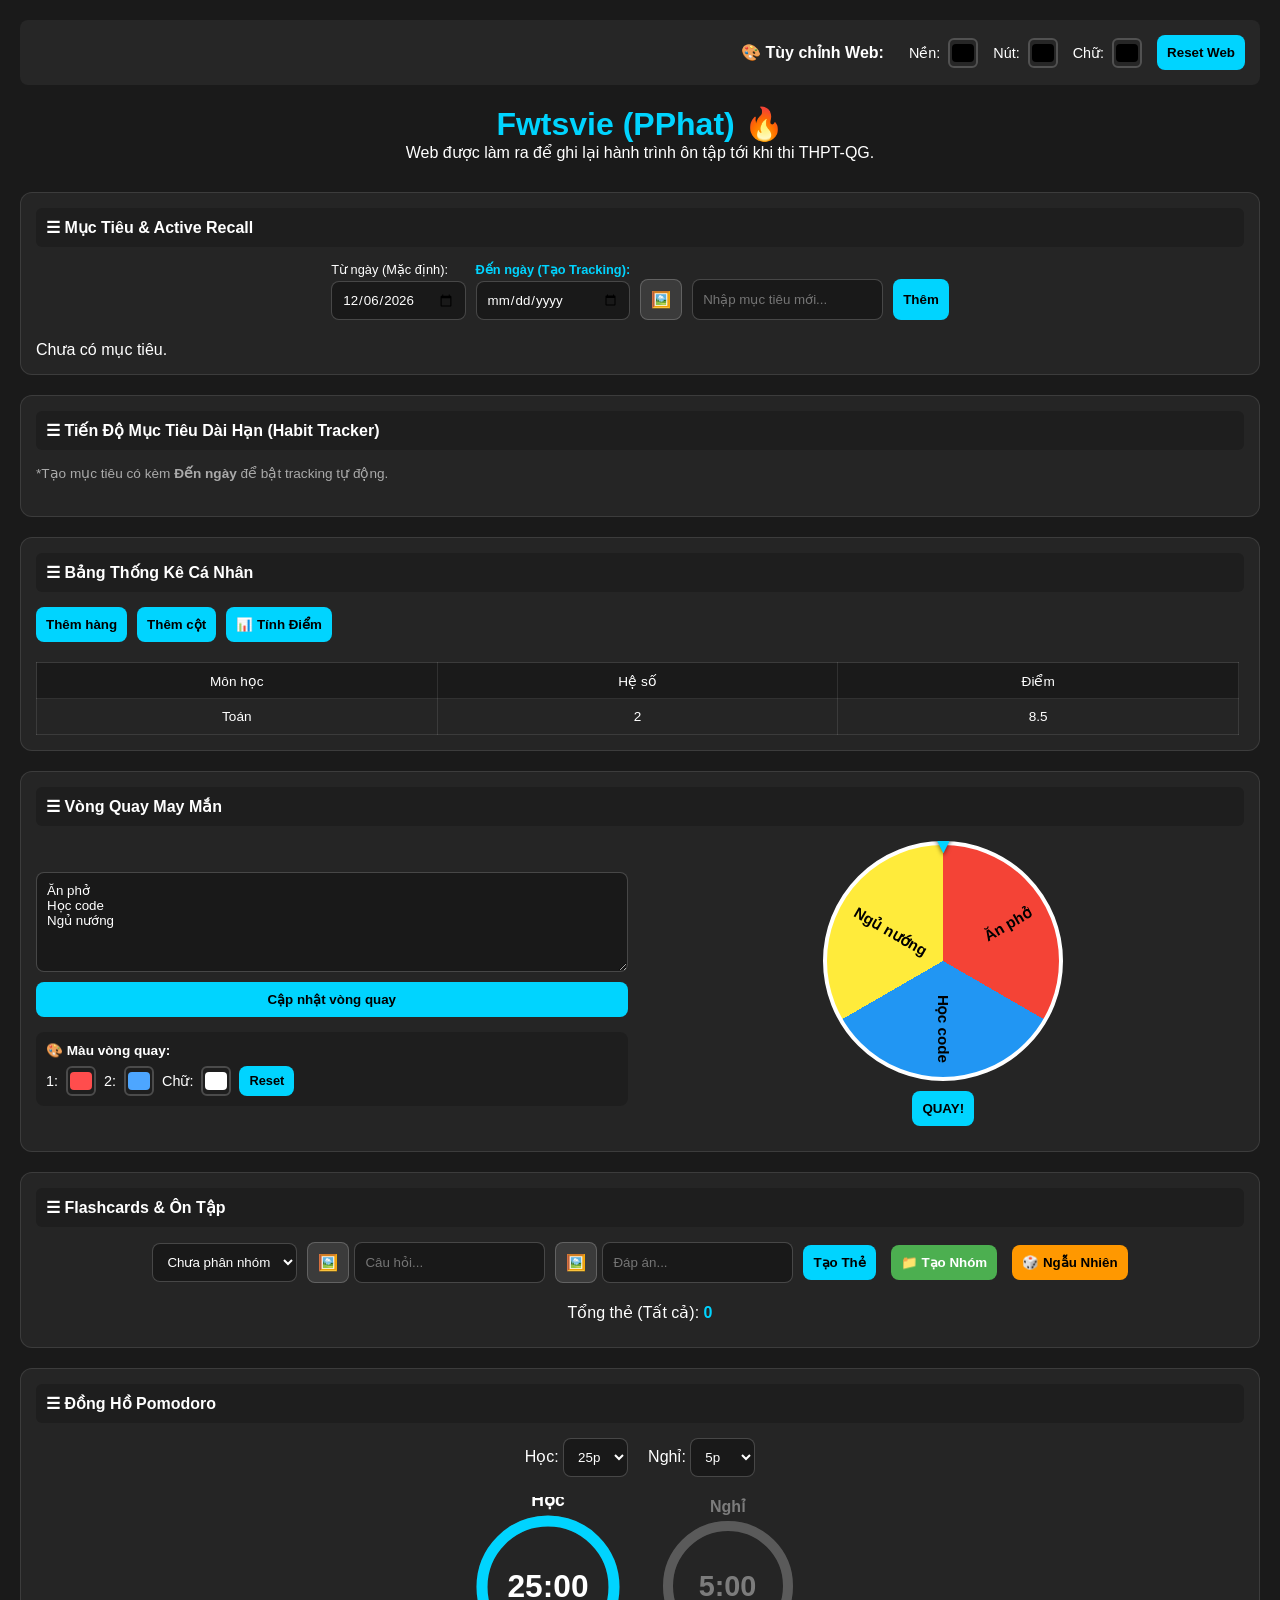
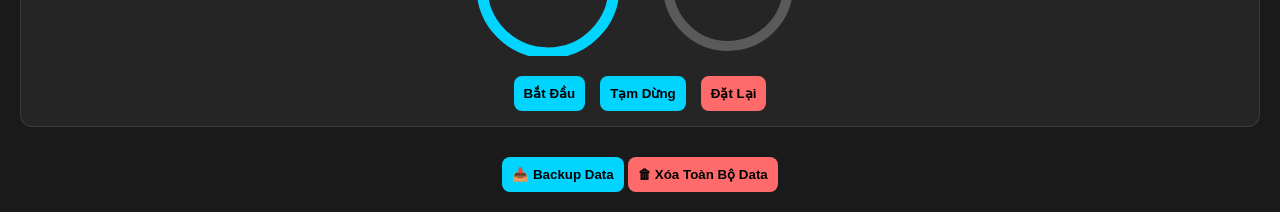
==== commit 274c9011: "Update index.html" ====
--- a/index.html
+++ b/index.html
@@ -63,8 +63,8 @@
         <section class="draggable-module" draggable="true" id="module-sheets">
             <div class="drag-handle">☰ Bảng Thống Kê Cá Nhân</div>
             <div class="sheet-controls">
-                <button onclick="sheetAddRow()">+ Hàng</button>
-                <button onclick="sheetAddCol()">+ Cột</button>
+                <button onclick="sheetAddRow()">Thêm hàng</button>
+                <button onclick="sheetAddCol()">Thêm cột</button>
                 <button onclick="calculateAverage()" class="btn-calc">📊 Tính Điểm</button>
             </div>
             
@@ -72,11 +72,11 @@
                 <button onclick="formatSheet('bold')" style="min-width: 35px; font-weight: bold; background: #444; color: #fff;">B</button>
                 <button onclick="formatSheet('italic')" style="min-width: 35px; font-style: italic; background: #444; color: #fff;">I</button>
                 <button onclick="formatSheet('underline')" style="min-width: 35px; text-decoration: underline; background: #444; color: #fff;">U</button>
-                <label style="font-size: 0.8rem; margin-left: 5px;">Cỡ:</label>
+                <label style="font-size: 0.8rem; margin-left: 5px;">Cỡ chữ:</label>
                 <input type="number" id="sheet-font-size" onchange="formatSheet('fontSize', this.value)" style="width: 55px; padding: 5px; height: 35px;">
-                <label style="font-size: 0.8rem; margin-left: 5px;">Chữ:</label>
+                <label style="font-size: 0.8rem; margin-left: 5px;">Màu chữ:</label>
                 <input type="color" id="sheet-color" onchange="formatSheet('color', this.value)" style="width: 35px; height: 35px; padding: 0; cursor: pointer;">
-                <label style="font-size: 0.8rem; margin-left: 5px;">Nền:</label>
+                <label style="font-size: 0.8rem; margin-left: 5px;">Màu nền:</label>
                 <input type="color" id="sheet-bg" onchange="formatSheet('bg', this.value)" style="width: 35px; height: 35px; padding: 0; cursor: pointer;">
                 <div style="flex: 1;"></div>
                 <button onclick="sheetDelRow()" style="background: var(--coral-red); padding: 6px 12px; font-size: 0.85rem;">🗑 Xóa Hàng</button>
--- a/style.css
+++ b/style.css
@@ -183,3 +183,10 @@
 #recall-list li { display: flex; align-items: center; justify-content: space-between; background: rgba(0,0,0,0.3); padding: 10px 15px; border-radius: 8px; border-left: 4px solid #ffc107; gap: 15px; }
 .recall-item-content { display: flex; align-items: center; gap: 15px; flex: 1; flex-wrap: wrap; }
 .recall-done-btn { background: var(--primary-color); color: #000; padding: 6px 12px; font-size: 0.8rem; flex-shrink: 0; }
+
+/* --- FORMAT SHEET HIGHLIGHT --- */
+#mini-sheet input.selected-cell {
+    border: 2px solid var(--primary-color) !important;
+    background: rgba(0, 212, 255, 0.15) !important;
+    box-shadow: inset 0 0 10px rgba(0, 212, 255, 0.3);
+}
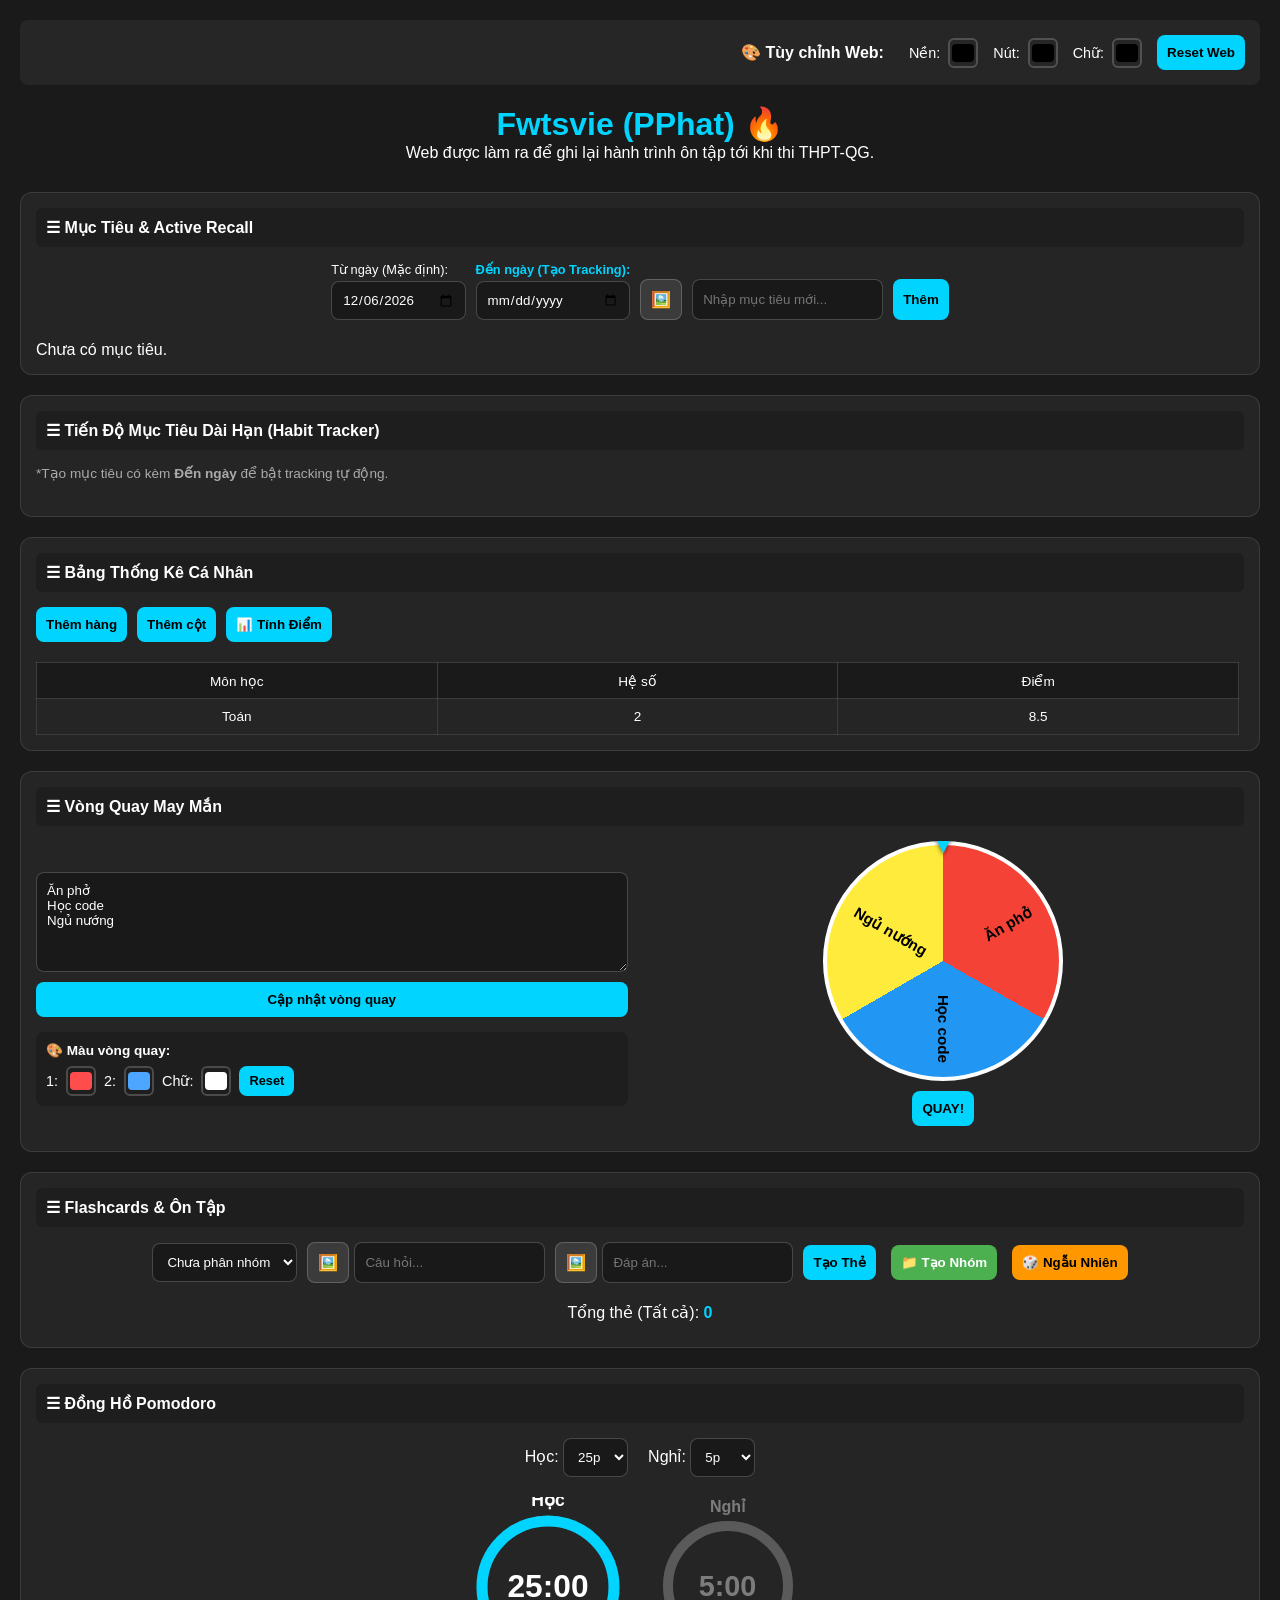
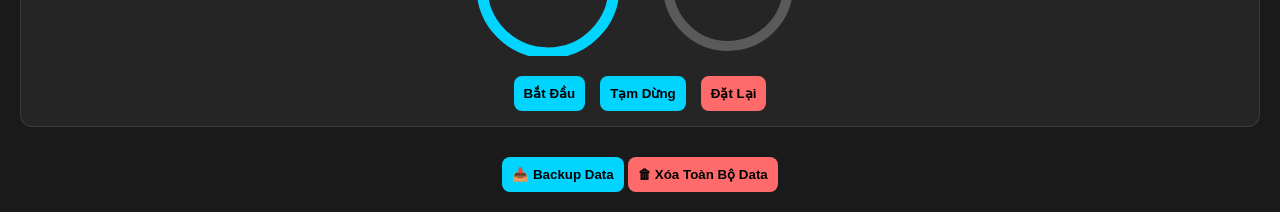
==== commit 36fa3b2d: "Update index.html" ====
--- a/index.html
+++ b/index.html
@@ -190,8 +190,8 @@
                     <button onclick="closeFCGroupModal()" style="background: var(--coral-red); padding: 8px 15px; border-radius: 8px; font-weight: bold; color: #000; border: none; cursor: pointer;">❌ Đóng</button>
                 </div>
             </div>
-            <div style="flex: 1; overflow-y: auto; padding: 10px; display: flex; flex-direction: column;">
-                <div id="fc-group-modal-container" class="fc-grid" style="min-height: 100%; align-content: center;"></div>
+            <div style="flex: 1; overflow-y: auto; padding: 10px;">
+                <div id="fc-group-modal-container" class="fc-grid" style="padding-bottom: 40px;"></div>
             </div>
         </div>
     </div>
--- a/style.css
+++ b/style.css
@@ -184,9 +184,30 @@
 .recall-item-content { display: flex; align-items: center; gap: 15px; flex: 1; flex-wrap: wrap; }
 .recall-done-btn { background: var(--primary-color); color: #000; padding: 6px 12px; font-size: 0.8rem; flex-shrink: 0; }
 
-/* --- FORMAT SHEET HIGHLIGHT --- */
+/* --- FORMAT SHEET HIGHLIGHT & CHỌN NHIỀU Ô --- */
+#mini-sheet td, #mini-sheet th { 
+    padding: 0; 
+    position: relative; /* Cực kỳ quan trọng để gắn nút kéo */
+}
+#mini-sheet input.selected-range {
+    background: rgba(0, 212, 255, 0.15) !important; /* Màu xanh nhạt cho các ô được bôi đen */
+}
 #mini-sheet input.selected-cell {
     border: 2px solid var(--primary-color) !important;
-    background: rgba(0, 212, 255, 0.15) !important;
+    background: rgba(0, 212, 255, 0.2) !important;
     box-shadow: inset 0 0 10px rgba(0, 212, 255, 0.3);
 }
+/* Nút kéo (Drag Handle) góc dưới bên phải */
+.sheet-drag-handle {
+    position: absolute;
+    bottom: -4px;
+    right: -4px;
+    width: 10px;
+    height: 10px;
+    background: var(--primary-color);
+    border-radius: 50%;
+    cursor: crosshair;
+    z-index: 10;
+    border: 1px solid #fff;
+    box-shadow: 0 0 3px rgba(0,0,0,0.5);
+}
